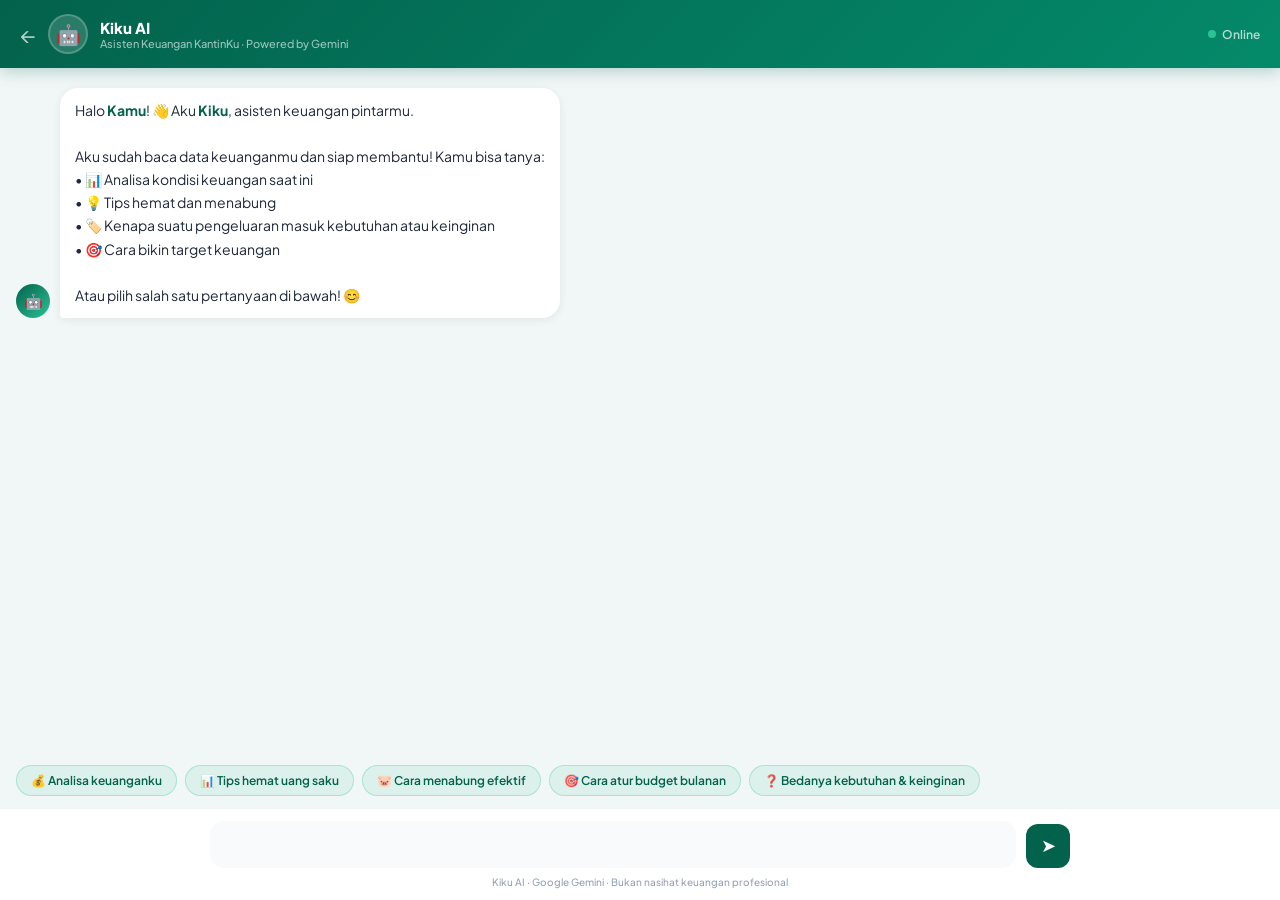
==== chat.html @ 4afcdfb4 "Tambah Kiku AI chatbot dan kategorisasi Gemini" ====
<!DOCTYPE html>
<html lang="id">
<head>
  <meta charset="UTF-8">
  <meta name="viewport" content="width=device-width, initial-scale=1.0">
  <title>Kiku AI — KantinKu</title>
  <link href="https://fonts.googleapis.com/css2?family=Plus+Jakarta+Sans:wght@400;500;600;700;800&display=swap" rel="stylesheet">
  <style>
    *, *::before, *::after { box-sizing: border-box; margin: 0; padding: 0; }

    body {
      font-family: 'Plus Jakarta Sans', sans-serif;
      background: #F1F7F6;
      height: 100dvh;
      display: flex;
      flex-direction: column;
      overflow: hidden;
    }

    /* ── HEADER ── */
    .header {
      background: linear-gradient(135deg, #03624C 0%, #048a6a 100%);
      padding: 14px 20px;
      display: flex;
      align-items: center;
      justify-content: space-between;
      flex-shrink: 0;
      box-shadow: 0 2px 16px rgba(3,98,76,0.3);
    }
    .header-left  { display: flex; align-items: center; gap: 12px; }
    .back-btn     { color: rgba(255,255,255,0.7); text-decoration: none; font-size: 22px; line-height: 1; transition: color 0.2s; }
    .back-btn:hover { color: white; }
    .ai-avatar    { width: 40px; height: 40px; background: rgba(255,255,255,0.15); border-radius: 50%; display: flex; align-items: center; justify-content: center; font-size: 20px; border: 2px solid rgba(255,255,255,0.2); }
    .ai-name      { color: white; font-weight: 800; font-size: 15px; line-height: 1.2; }
    .ai-subtitle  { color: rgba(255,255,255,0.6); font-size: 11px; font-weight: 500; }
    .status-dot   { display: flex; align-items: center; gap: 6px; }
    .dot          { width: 8px; height: 8px; background: #2CC295; border-radius: 50%; animation: pulse 2s infinite; }
    .status-text  { color: rgba(255,255,255,0.7); font-size: 12px; font-weight: 600; }
    @keyframes pulse { 0%,100%{opacity:1;} 50%{opacity:0.4;} }

    /* ── CHAT AREA ── */
    #chatMessages {
      flex: 1;
      overflow-y: auto;
      padding: 20px 16px;
      display: flex;
      flex-direction: column;
      gap: 14px;
    }
    #chatMessages::-webkit-scrollbar       { width: 4px; }
    #chatMessages::-webkit-scrollbar-track { background: transparent; }
    #chatMessages::-webkit-scrollbar-thumb { background: #2CC295; border-radius: 99px; }

    /* ── BUBBLE ── */
    .bubble-row       { display: flex; gap: 10px; align-items: flex-end; animation: fadeUp 0.3s ease-out; }
    .bubble-row.user  { flex-direction: row-reverse; }
    @keyframes fadeUp { from{opacity:0;transform:translateY(10px);} to{opacity:1;transform:translateY(0);} }

    .avatar {
      width: 34px; height: 34px; border-radius: 50%;
      display: flex; align-items: center; justify-content: center;
      font-size: 15px; flex-shrink: 0;
    }
    .avatar.ai   { background: linear-gradient(135deg, #03624C, #2CC295); }
    .avatar.user { background: #e2e8f0; }

    .bubble {
      max-width: 70%;
      padding: 11px 15px;
      border-radius: 18px;
      font-size: 14px;
      line-height: 1.65;
      word-break: break-word;
    }
    .bubble.ai {
      background: white;
      color: #1e293b;
      border-bottom-left-radius: 4px;
      box-shadow: 0 2px 10px rgba(0,0,0,0.07);
    }
    .bubble.user {
      background: #03624C;
      color: white;
      border-bottom-right-radius: 4px;
    }
    .bubble.ai strong { font-weight: 700; color: #03624C; }
    .bubble.ai em     { font-style: italic; color: #64748b; }

    /* ── TYPING ── */
    .typing-dots { display: flex; gap: 5px; align-items: center; padding: 4px 0; }
    .dot-anim {
      width: 7px; height: 7px; background: #94a3b8;
      border-radius: 50%; animation: bounce 1.2s infinite;
    }
    .dot-anim:nth-child(2) { animation-delay: 0.2s; }
    .dot-anim:nth-child(3) { animation-delay: 0.4s; }
    @keyframes bounce { 0%,60%,100%{transform:translateY(0);opacity:0.4;} 30%{transform:translateY(-6px);opacity:1;} }

    /* ── SUGGESTION CHIPS ── */
    #chipArea {
      padding: 4px 16px 12px;
      display: flex;
      gap: 8px;
      overflow-x: auto;
      flex-shrink: 0;
    }
    #chipArea::-webkit-scrollbar { display: none; }
    .chip {
      padding: 7px 14px;
      background: rgba(44,194,149,0.1);
      color: #03624C;
      border: 1.5px solid rgba(44,194,149,0.3);
      border-radius: 99px;
      font-family: 'Plus Jakarta Sans', sans-serif;
      font-size: 12px;
      font-weight: 600;
      cursor: pointer;
      white-space: nowrap;
      transition: all 0.2s;
    }
    .chip:hover { background: #03624C; color: white; border-color: #03624C; }

    /* ── INPUT AREA ── */
    .input-area {
      background: white;
      border-top: 1px solid #f1f5f9;
      padding: 12px 16px;
      flex-shrink: 0;
    }
    .input-row {
      display: flex;
      gap: 10px;
      align-items: flex-end;
      max-width: 860px;
      margin: 0 auto;
    }
    #inputChat {
      flex: 1;
      padding: 11px 15px;
      background: #f8fafc;
      border: 2px solid transparent;
      border-radius: 14px;
      font-family: 'Plus Jakarta Sans', sans-serif;
      font-size: 14px;
      font-weight: 500;
      color: #1e293b;
      outline: none;
      resize: none;
      max-height: 120px;
      transition: all 0.2s;
      line-height: 1.5;
    }
    #inputChat:focus      { border-color: #2CC295; background: white; box-shadow: 0 0 0 4px rgba(44,194,149,0.1); }
    #inputChat::placeholder { color: #94a3b8; }

    #btnKirim {
      width: 44px; height: 44px;
      background: #03624C;
      border: none; border-radius: 12px;
      cursor: pointer; color: white; font-size: 18px;
      display: flex; align-items: center; justify-content: center;
      transition: all 0.2s; flex-shrink: 0;
    }
    #btnKirim:hover    { background: #048a6a; transform: scale(1.05); }
    #btnKirim:active   { transform: scale(0.95); }
    #btnKirim:disabled { background: #94a3b8; cursor: not-allowed; transform: none; }

    .disclaimer {
      text-align: center;
      font-size: 10px;
      color: #94a3b8;
      margin-top: 8px;
      font-weight: 500;
    }
  </style>
</head>
<body>

  <!-- HEADER -->
  <header class="header">
    <div class="header-left">
      <a href="index.html" class="back-btn">←</a>
      <div class="ai-avatar">🤖</div>
      <div>
        <p class="ai-name">Kiku AI</p>
        <p class="ai-subtitle">Asisten Keuangan KantinKu · Powered by Gemini</p>
      </div>
    </div>
    <div class="status-dot">
      <div class="dot"></div>
      <span class="status-text">Online</span>
    </div>
  </header>

  <!-- CHAT MESSAGES -->
  <div id="chatMessages"></div>

  <!-- SUGGESTION CHIPS -->
  <div id="chipArea">
    <button class="chip" onclick="pakaiChip(this)">💰 Analisa keuanganku</button>
    <button class="chip" onclick="pakaiChip(this)">📊 Tips hemat uang saku</button>
    <button class="chip" onclick="pakaiChip(this)">🐷 Cara menabung efektif</button>
    <button class="chip" onclick="pakaiChip(this)">🎯 Cara atur budget bulanan</button>
    <button class="chip" onclick="pakaiChip(this)">❓ Bedanya kebutuhan & keinginan</button>
  </div>

  <!-- INPUT AREA -->
  <div class="input-area">
    <div class="input-row">
      <textarea
        id="inputChat"
        placeholder="Tanya Kiku soal keuanganmu..."
        rows="1"
        onkeydown="handleEnter(event)"
        oninput="autoResize(this)">
      </textarea>
      <button id="btnKirim" onclick="kirimPesan()">➤</button>
    </div>
    <p class="disclaimer">Kiku AI · Google Gemini · Bukan nasihat keuangan profesional</p>
  </div>

  <script>
    // ── STATE ──
    let riwayat  = []; // Riwayat percakapan untuk konteks AI
    let loading  = false;
    let namaUser = '';

    // ── INIT ──
    window.addEventListener('DOMContentLoaded', async () => {
      // Cek login
      try {
        const res  = await fetch('api/auth.php', {
          method:  'POST',
          headers: { 'Content-Type': 'application/x-www-form-urlencoded' },
          body:    'action=cek_session'
        });
        const data = await res.json();
        if (!data.logged_in) { window.location.href = 'login.html'; return; }
        namaUser = data.nama;
      } catch(e) {
        console.warn('Gagal cek session:', e);
      }

      // Pesan sambutan dari Kiku
      tampilAI(
        `Halo **${namaUser || 'Kamu'}**! 👋 Aku **Kiku**, asisten keuangan pintarmu.\n\n` +
        `Aku sudah baca data keuanganmu dan siap membantu! Kamu bisa tanya:\n` +
        `• 📊 Analisa kondisi keuangan saat ini\n` +
        `• 💡 Tips hemat dan menabung\n` +
        `• 🏷️ Kenapa suatu pengeluaran masuk kebutuhan atau keinginan\n` +
        `• 🎯 Cara bikin target keuangan\n\n` +
        `Atau pilih salah satu pertanyaan di bawah! 😊`
      );
    });

    // ── RENDER BUBBLE AI ──
    function tampilAI(teks) {
      const wrap = document.createElement('div');
      wrap.className = 'bubble-row';
      wrap.innerHTML = `
        <div class="avatar ai">🤖</div>
        <div class="bubble ai">${formatMd(teks)}</div>
      `;
      document.getElementById('chatMessages').appendChild(wrap);
      scrollDown();
    }

    // ── RENDER BUBBLE USER ──
    function tampilUser(teks) {
      const wrap = document.createElement('div');
      wrap.className = 'bubble-row user';
      wrap.innerHTML = `
        <div class="bubble user">${esc(teks)}</div>
        <div class="avatar user">👤</div>
      `;
      document.getElementById('chatMessages').appendChild(wrap);
      scrollDown();
    }

    // ── TYPING INDICATOR ──
    function tampilTyping() {
      const wrap = document.createElement('div');
      wrap.className = 'bubble-row';
      wrap.id = 'typing';
      wrap.innerHTML = `
        <div class="avatar ai">🤖</div>
        <div class="bubble ai">
          <div class="typing-dots">
            <div class="dot-anim"></div>
            <div class="dot-anim"></div>
            <div class="dot-anim"></div>
          </div>
        </div>
      `;
      document.getElementById('chatMessages').appendChild(wrap);
      scrollDown();
    }
    function hapusTyping() { document.getElementById('typing')?.remove(); }

    // ── KIRIM PESAN ──
    async function kirimPesan() {
      if (loading) return;
      const input = document.getElementById('inputChat');
      const pesan = input.value.trim();
      if (!pesan) return;

      // Sembunyikan chips setelah pesan pertama dikirim
      document.getElementById('chipArea').style.display = 'none';

      tampilUser(pesan);
      input.value = '';
      input.style.height = 'auto';

      loading = true;
      document.getElementById('btnKirim').disabled = true;
      tampilTyping();

      try {
        const res  = await fetch('api/gemini.php', {
          method:  'POST',
          headers: { 'Content-Type': 'application/json' },
          body:    JSON.stringify({ mode: 'chat', pesan, riwayat }),
        });
        const data = await res.json();
        hapusTyping();

        if (data.success) {
          tampilAI(data.balasan);
          // Simpan ke riwayat untuk konteks percakapan selanjutnya
          riwayat.push({ role: 'user',  text: pesan });
          riwayat.push({ role: 'model', text: data.balasan });
          // Batasi 20 pesan terakhir agar tidak terlalu berat
          if (riwayat.length > 20) riwayat = riwayat.slice(-20);
        } else {
          tampilAI(`Maaf, aku lagi gangguan nih 😔\n_${data.message}_\n\nCoba beberapa saat lagi ya!`);
        }

      } catch(err) {
        hapusTyping();
        tampilAI('Waduh, koneksi bermasalah 😔 Pastikan internet aktif dan coba lagi!');
      }

      loading = false;
      document.getElementById('btnKirim').disabled = false;
      input.focus();
    }

    // ── CHIP SUGGESTION ──
    function pakaiChip(btn) {
      document.getElementById('inputChat').value = btn.textContent.trim().replace(/^[^\s]+\s/, '');
      kirimPesan();
    }

    // ── KEYBOARD ──
    function handleEnter(e) {
      // Enter = kirim, Shift+Enter = baris baru
      if (e.key === 'Enter' && !e.shiftKey) {
        e.preventDefault();
        kirimPesan();
      }
    }

    // ── AUTO RESIZE TEXTAREA ──
    function autoResize(el) {
      el.style.height = 'auto';
      el.style.height = Math.min(el.scrollHeight, 120) + 'px';
    }

    // ── SCROLL KE BAWAH ──
    function scrollDown() {
      const el = document.getElementById('chatMessages');
      setTimeout(() => el.scrollTop = el.scrollHeight, 50);
    }

    // ── FORMAT MARKDOWN SEDERHANA ──
    function formatMd(teks) {
      return esc(teks)
        .replace(/\*\*(.*?)\*\*/g, '<strong>$1</strong>')
        .replace(/\*(.*?)\*/g,     '<em>$1</em>')
        .replace(/\n/g, '<br>');
    }

    function esc(str) {
      const d = document.createElement('div');
      d.appendChild(document.createTextNode(str));
      return d.innerHTML;
    }
  </script>

</body>
</html>
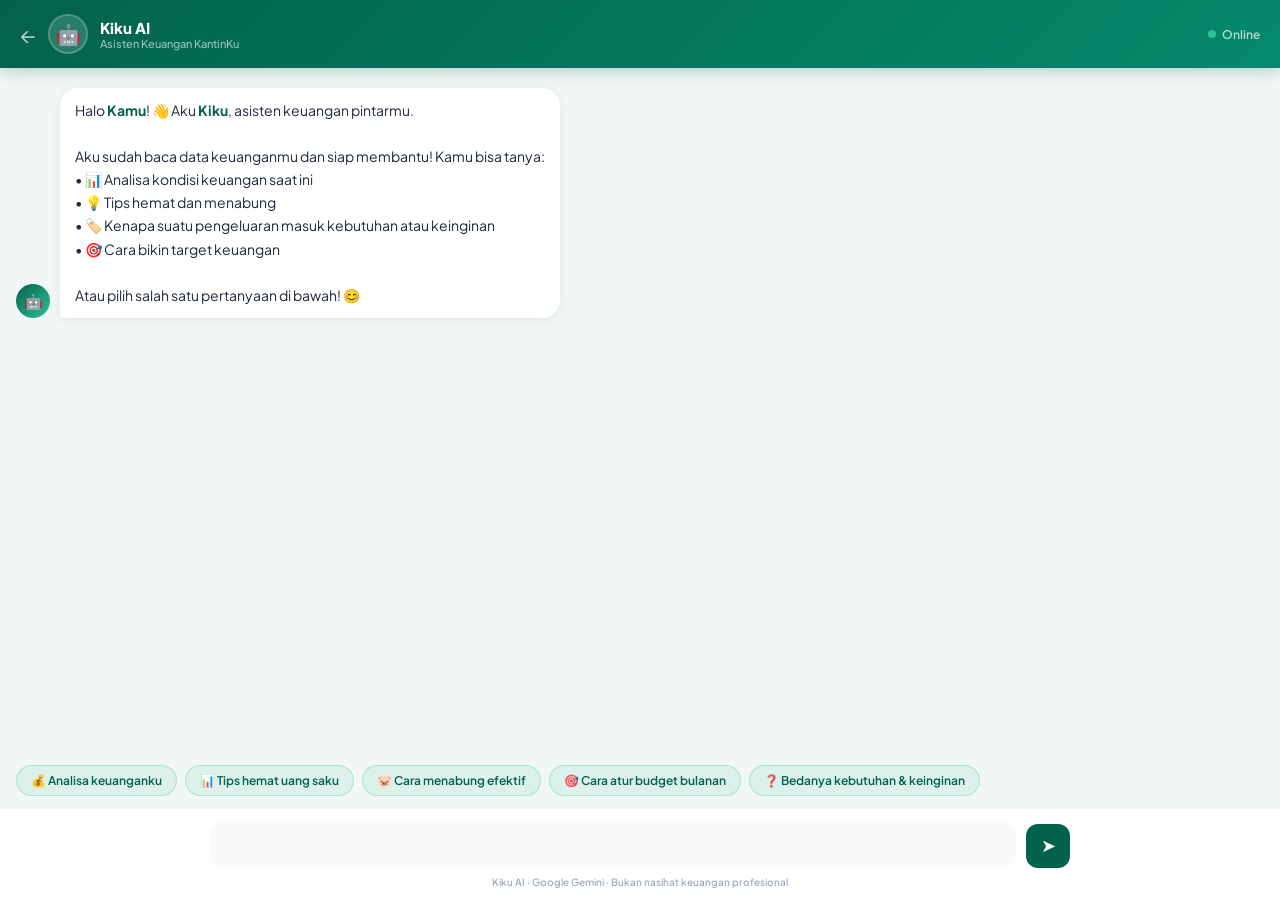
==== commit 5f5f5d61: "Tambah Kiku AI chatbot + kategorisasi otomatis (Gemini)" ====
--- a/chat.html
+++ b/chat.html
@@ -183,7 +183,7 @@
       <div class="ai-avatar">🤖</div>
       <div>
         <p class="ai-name">Kiku AI</p>
-        <p class="ai-subtitle">Asisten Keuangan KantinKu · Powered by Gemini</p>
+        <p class="ai-subtitle">Asisten Keuangan KantinKu </p>
       </div>
     </div>
     <div class="status-dot">
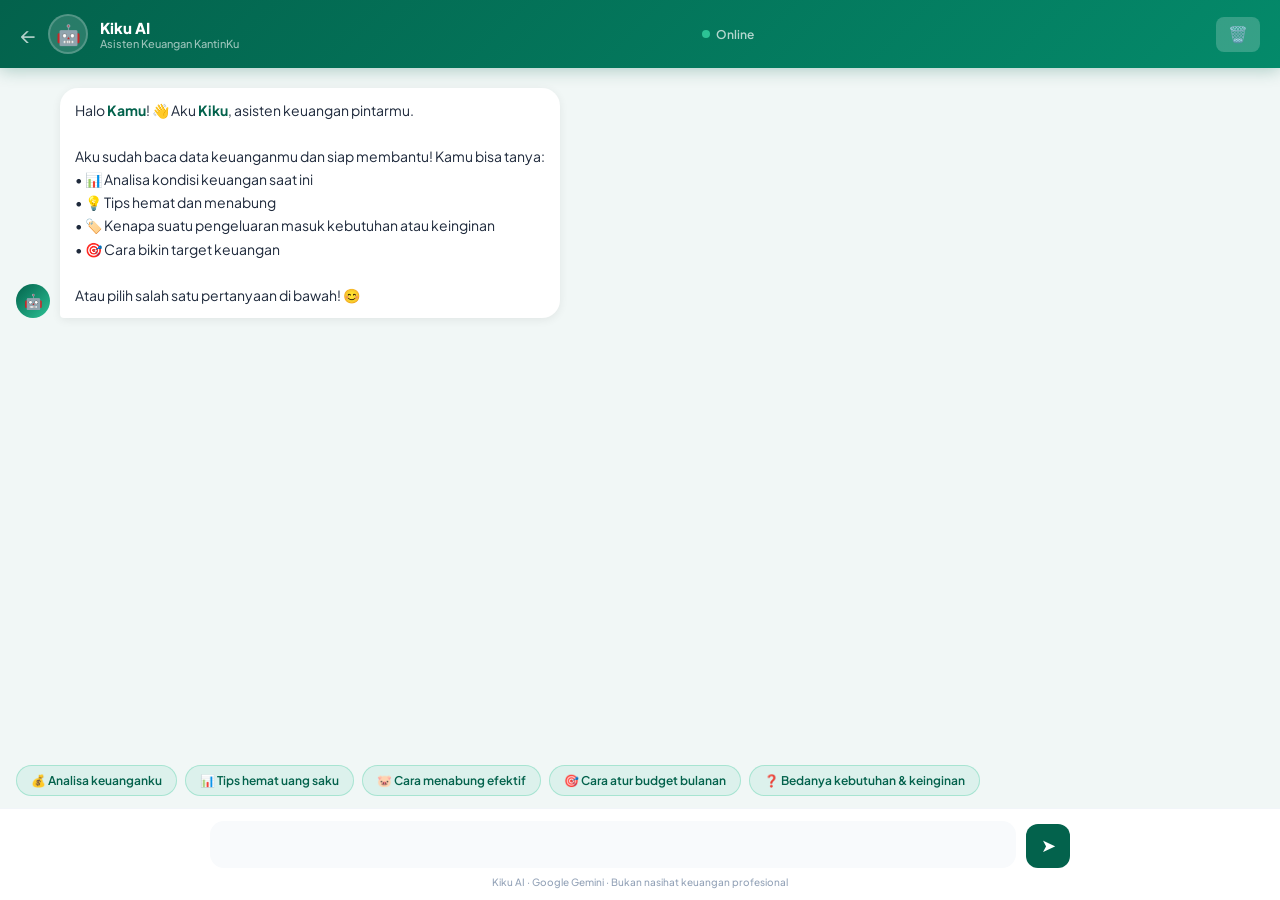
==== commit 96c2beb6: "perbaikan" ====
--- a/chat.html
+++ b/chat.html
@@ -190,6 +190,7 @@
       <div class="dot"></div>
       <span class="status-text">Online</span>
     </div>
+    <button onclick="hapusChat()" title="Hapus chat history" style="background: rgba(255,255,255,0.2); border: none; color: white; padding: 8px 12px; border-radius: 8px; cursor: pointer; font-size: 16px; transition: 0.2s;">🗑️</button>
   </header>
 
   <!-- CHAT MESSAGES -->
@@ -225,6 +226,61 @@
     let loading  = false;
     let namaUser = '';
 
+    // ── SIMPAN KE LOCAL STORAGE ──
+    function simpanChat() {
+      const chatMessages = [];
+      document.querySelectorAll('#chatMessages .bubble-row').forEach(bubble => {
+        const text = bubble.querySelector('.bubble')?.textContent || '';
+        const isUser = bubble.classList.contains('user');
+        if (text && text.trim()) {
+          chatMessages.push({
+            user: isUser,
+            text: text.trim()
+          });
+        }
+      });
+      localStorage.setItem('kantinku_chat_' + (namaUser || 'guest'), JSON.stringify(chatMessages));
+    }
+
+    // ── LOAD DARI LOCAL STORAGE ──
+    function loadChat() {
+      const saved = localStorage.getItem('kantinku_chat_' + (namaUser || 'guest'));
+      if (saved) {
+        try {
+          const messages = JSON.parse(saved);
+          messages.forEach(msg => {
+            if (msg.user) {
+              tampilUser(msg.text);
+            } else {
+              tampilAI(msg.text);
+            }
+          });
+        } catch(e) {
+          console.warn('Gagal load chat history:', e);
+        }
+      }
+    }
+
+    // ── HAPUS CHAT HISTORY ──
+    function hapusChat() {
+      if (confirm('Yakin mau hapus semua chat?')) {
+        localStorage.removeItem('kantinku_chat_' + (namaUser || 'guest'));
+        document.getElementById('chatMessages').innerHTML = '';
+        riwayat = [];
+        // Tampilkan pesan sambutan lagi
+        tampilAI(
+          `Halo **${namaUser || 'Kamu'}**! 👋 Aku **Kiku**, asisten keuangan pintarmu.\n\n` +
+          `Aku sudah baca data keuanganmu dan siap membantu! Kamu bisa tanya:\n` +
+          `• 📊 Analisa kondisi keuangan saat ini\n` +
+          `• 💡 Tips hemat dan menabung\n` +
+          `• 🏷️ Kenapa suatu pengeluaran masuk kebutuhan atau keinginan\n` +
+          `• 🎯 Cara bikin target keuangan\n\n` +
+          `Atau pilih salah satu pertanyaan di bawah! 😊`
+        );
+        simpanChat();
+      }
+    }
+
     // ── INIT ──
     window.addEventListener('DOMContentLoaded', async () => {
       // Cek login
@@ -241,16 +297,25 @@
         console.warn('Gagal cek session:', e);
       }
 
-      // Pesan sambutan dari Kiku
-      tampilAI(
-        `Halo **${namaUser || 'Kamu'}**! 👋 Aku **Kiku**, asisten keuangan pintarmu.\n\n` +
-        `Aku sudah baca data keuanganmu dan siap membantu! Kamu bisa tanya:\n` +
-        `• 📊 Analisa kondisi keuangan saat ini\n` +
-        `• 💡 Tips hemat dan menabung\n` +
-        `• 🏷️ Kenapa suatu pengeluaran masuk kebutuhan atau keinginan\n` +
-        `• 🎯 Cara bikin target keuangan\n\n` +
-        `Atau pilih salah satu pertanyaan di bawah! 😊`
-      );
+      // Cek apakah ada chat history yang disimpan
+      const hasChatHistory = localStorage.getItem('kantinku_chat_' + (namaUser || 'guest'));
+      
+      if (!hasChatHistory) {
+        // Jika tidak ada history, tampilkan pesan sambutan
+        tampilAI(
+          `Halo **${namaUser || 'Kamu'}**! 👋 Aku **Kiku**, asisten keuangan pintarmu.\n\n` +
+          `Aku sudah baca data keuanganmu dan siap membantu! Kamu bisa tanya:\n` +
+          `• 📊 Analisa kondisi keuangan saat ini\n` +
+          `• 💡 Tips hemat dan menabung\n` +
+          `• 🏷️ Kenapa suatu pengeluaran masuk kebutuhan atau keinginan\n` +
+          `• 🎯 Cara bikin target keuangan\n\n` +
+          `Atau pilih salah satu pertanyaan di bawah! 😊`
+        );
+        simpanChat();
+      } else {
+        // Load chat history yang sudah disimpan
+        loadChat();
+      }
     });
 
     // ── RENDER BUBBLE AI ──
@@ -263,6 +328,7 @@
       `;
       document.getElementById('chatMessages').appendChild(wrap);
       scrollDown();
+      simpanChat(); // Simpan setiap kali ada pesan baru
     }
 
     // ── RENDER BUBBLE USER ──
@@ -275,6 +341,7 @@
       `;
       document.getElementById('chatMessages').appendChild(wrap);
       scrollDown();
+      simpanChat(); // Simpan setiap kali ada pesan baru
     }
 
     // ── TYPING INDICATOR ──
@@ -316,19 +383,20 @@
       tampilTyping();
 
       try {
-        const res  = await fetch('api/gemini.php', {
-          method:  'POST',
+        const res = await fetch('api/gemini.php', {
+          method: 'POST',
           headers: { 'Content-Type': 'application/json' },
-          body:    JSON.stringify({ mode: 'chat', pesan, riwayat }),
+          body: JSON.stringify({ message: pesan })
         });
+
         const data = await res.json();
         hapusTyping();
 
         if (data.success) {
-          tampilAI(data.balasan);
+          tampilAI(data.reply);
           // Simpan ke riwayat untuk konteks percakapan selanjutnya
           riwayat.push({ role: 'user',  text: pesan });
-          riwayat.push({ role: 'model', text: data.balasan });
+          riwayat.push({ role: 'model', text: data.reply });
           // Batasi 20 pesan terakhir agar tidak terlalu berat
           if (riwayat.length > 20) riwayat = riwayat.slice(-20);
         } else {
@@ -337,6 +405,7 @@
 
       } catch(err) {
         hapusTyping();
+        console.error('Error:', err);
         tampilAI('Waduh, koneksi bermasalah 😔 Pastikan internet aktif dan coba lagi!');
       }
 
